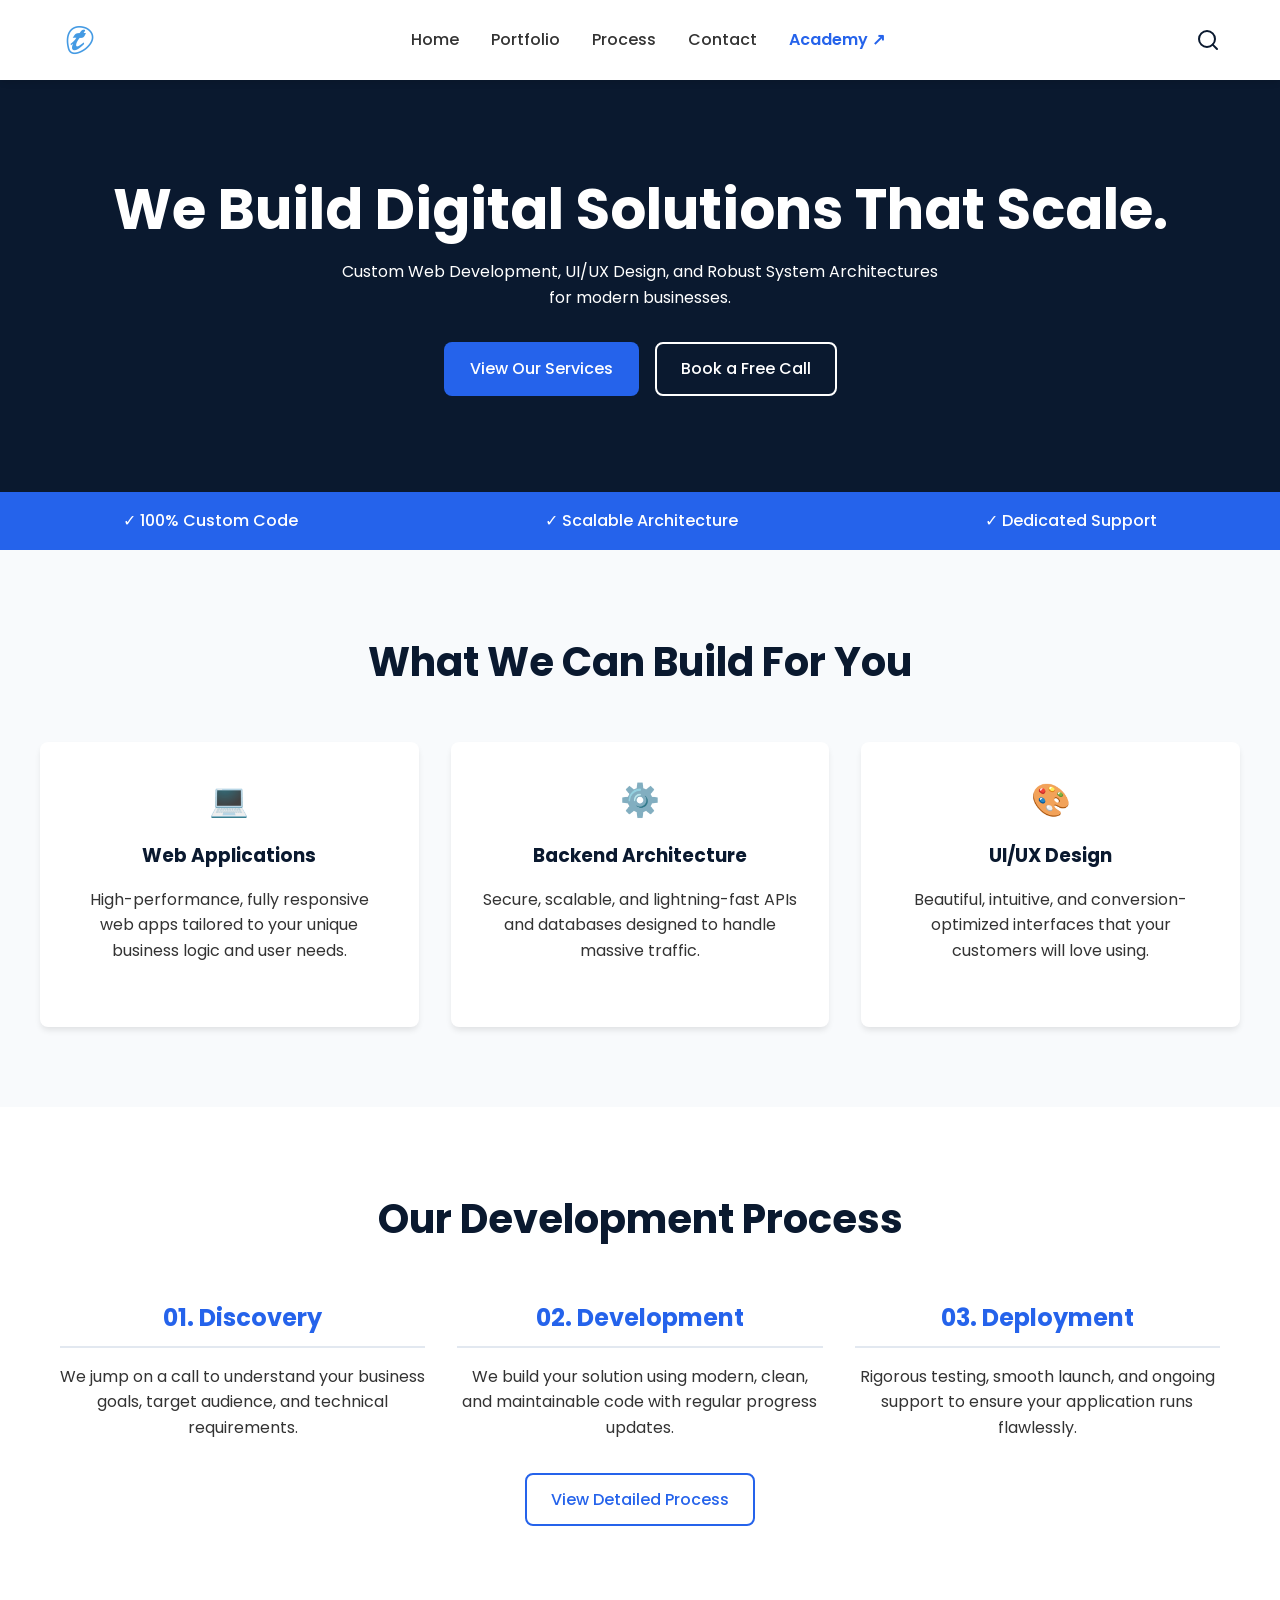
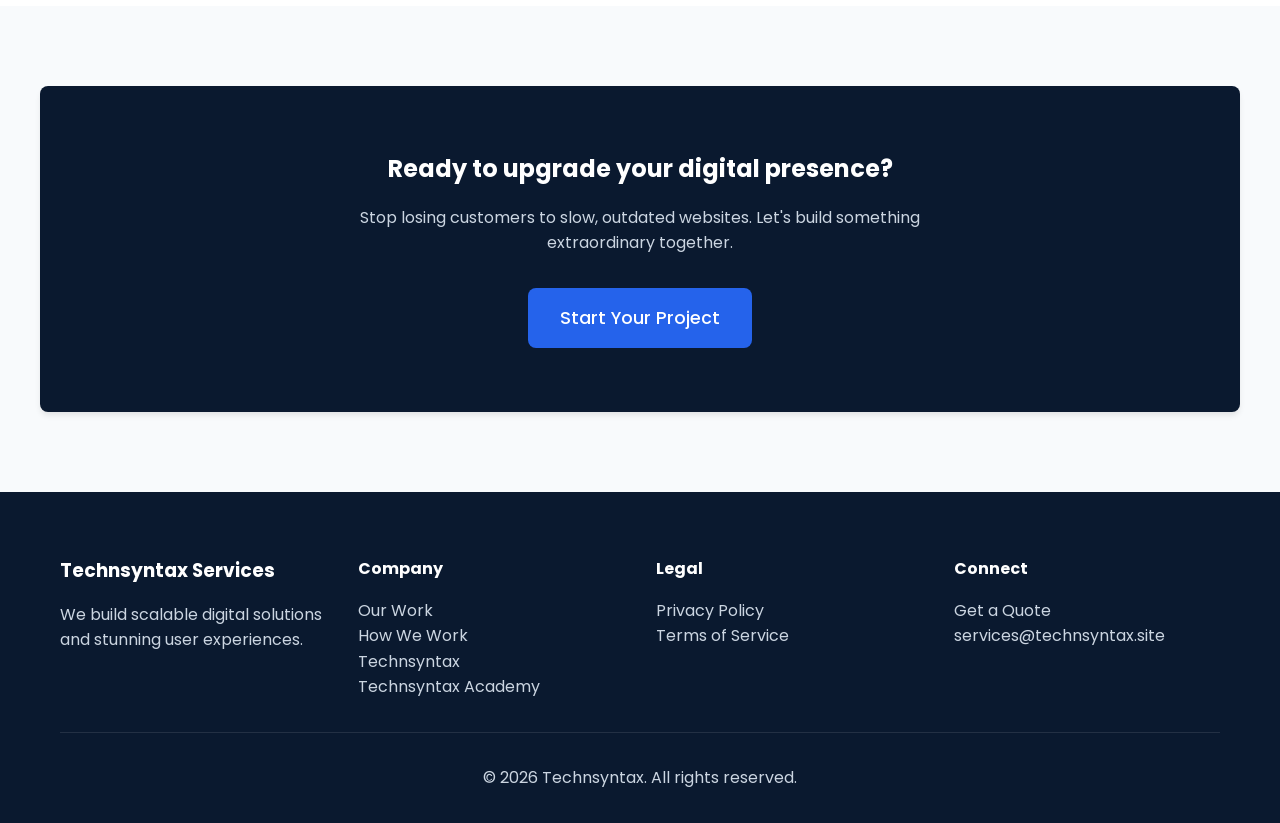
==== index.html @ 6e649cf4 "Add files via upload" ====
<!DOCTYPE html>
<html lang="en">
<head>
  <meta charset="UTF-8">
  <meta name="viewport" content="width=device-width, initial-scale=1.0">
  <title>Digital Services | Technsyntax</title>
  <link rel="icon" href="./assets/favicon.ico">
  <link rel="stylesheet" href="./css/utilities.css">
  <link rel="stylesheet" href="./css/style.css">
  <link rel="stylesheet" href="./css/responsive.css">
</head>
<body>
  <div id="header-placeholder"></div>

  <section class="hero">
    <div class="container hero-content text-center">
      <h1>We Build Digital Solutions That Scale.</h1>
      <p style="margin: 0 auto 2rem; max-width: 600px;">Custom Web Development, UI/UX Design, and Robust System Architectures for modern businesses.</p>
      <div style="display:flex; justify-content:center; gap:1rem;">
        <a href="#services" class="btn btn-primary">View Our Services</a>
        <a href="./pages/contact.html" class="btn btn-outline" style="border-color:white; color:white;">Book a Free Call</a>
      </div>
    </div>
  </section>

  <div class="trust-bar">
    <span>✓ 100% Custom Code</span>
    <span>✓ Scalable Architecture</span>
    <span>✓ Dedicated Support</span>
  </div>

  <section id="services" class="py-5 container">
    <h2 class="section-title">What We Can Build For You</h2>
    <div class="grid-3">
      <div class="card text-center">
        <div style="color: var(--accent); font-size: 2rem; margin-bottom: 1rem;">💻</div>
        <h3>Web Applications</h3>
        <p class="mb-4">High-performance, fully responsive web apps tailored to your unique business logic and user needs.</p>
      </div>
      <div class="card text-center">
        <div style="color: var(--accent); font-size: 2rem; margin-bottom: 1rem;">⚙️</div>
        <h3>Backend Architecture</h3>
        <p class="mb-4">Secure, scalable, and lightning-fast APIs and databases designed to handle massive traffic.</p>
      </div>
      <div class="card text-center">
        <div style="color: var(--accent); font-size: 2rem; margin-bottom: 1rem;">🎨</div>
        <h3>UI/UX Design</h3>
        <p class="mb-4">Beautiful, intuitive, and conversion-optimized interfaces that your customers will love using.</p>
      </div>
    </div>
  </section>

  <section class="py-5" style="background: var(--white);">
    <div class="container text-center">
      <h2 class="section-title">Our Development Process</h2>
      <div class="grid-3 text-left">
        <div>
          <h3 style="color: var(--accent); font-size: 1.5rem; border-bottom: 2px solid #e2e8f0; padding-bottom: 0.5rem;">01. Discovery</h3>
          <p style="margin-top: 1rem;">We jump on a call to understand your business goals, target audience, and technical requirements.</p>
        </div>
        <div>
          <h3 style="color: var(--accent); font-size: 1.5rem; border-bottom: 2px solid #e2e8f0; padding-bottom: 0.5rem;">02. Development</h3>
          <p style="margin-top: 1rem;">We build your solution using modern, clean, and maintainable code with regular progress updates.</p>
        </div>
        <div>
          <h3 style="color: var(--accent); font-size: 1.5rem; border-bottom: 2px solid #e2e8f0; padding-bottom: 0.5rem;">03. Deployment</h3>
          <p style="margin-top: 1rem;">Rigorous testing, smooth launch, and ongoing support to ensure your application runs flawlessly.</p>
        </div>
      </div>
      <a href="./pages/process.html" class="btn btn-outline mt-4">View Detailed Process</a>
    </div>
  </section>

  <section class="py-5 container text-center">
    <div class="card" style="background: var(--primary); color: var(--white); padding: 4rem 2rem;">
      <h2 style="color: var(--white); margin-bottom: 1rem;">Ready to upgrade your digital presence?</h2>
      <p style="color: #cbd5e1; margin-bottom: 2rem; max-width: 600px; margin-left: auto; margin-right: auto;">Stop losing customers to slow, outdated websites. Let's build something extraordinary together.</p>
      <a href="./pages/contact.html" class="btn btn-primary" style="font-size: 1.1rem; padding: 14px 30px;">Start Your Project</a>
    </div>
  </section>

  <div id="footer-placeholder"></div>
  <script src="./js/components.js"></script>
  <script src="./js/main.js"></script>
  <script src="./js/animations.js"></script>
</body>
</html>
---- css/utilities.css ----
@import url('https://fonts.googleapis.com/css2?family=Poppins:wght@300;400;500;600;700&display=swap');

:root {
  --primary: #0a192f;
  --accent: #2563eb;
  --accent-hover: #1d4ed8;
  --bg: #f8fafc;
  --text: #333333;
  --text-light: #64748b;
  --white: #ffffff;
  --shadow: 0 4px 6px -1px rgba(0,0,0,0.1);
  --shadow-lg: 0 10px 15px -3px rgba(0,0,0,0.1);
  --radius: 8px;
  --transition: all 0.3s ease;
}

* { margin: 0; padding: 0; box-sizing: border-box; }

body { 
  font-family: 'Poppins', sans-serif; 
  background: var(--bg); 
  color: var(--text); 
  line-height: 1.6; 
  overflow-x: hidden; 
  padding-top: 80px; /* Crucial for the fixed header */
}

.container { max-width: 1200px; margin: 0 auto; padding: 0 20px; }
.text-center { text-align: center; }
.py-5 { padding: 5rem 0; }
.mb-4 { margin-bottom: 2rem; }
.mt-4 { margin-top: 2rem; }

.btn { display: inline-block; padding: 12px 24px; border-radius: var(--radius); font-weight: 500; text-decoration: none; cursor: pointer; transition: var(--transition); border: 2px solid transparent; }
.btn-primary { background: var(--accent); color: var(--white); }
.btn-primary:hover { background: var(--accent-hover); transform: translateY(-2px); }
.btn-outline { border-color: var(--accent); color: var(--accent); background: transparent; }
.btn-outline:hover { background: var(--accent); color: var(--white); }
---- css/style.css ----
/* Header & Nav */
header { background: var(--white); box-shadow: var(--shadow); position: fixed; top: 0; left: 0; width: 100%; z-index: 1000; }
.nav-container { display: flex; justify-content: space-between; align-items: center; height: 80px; }
.logo img { height: 40px; width: auto; display: block; }
.nav-list { display: flex; list-style: none; gap: 2rem; }
.nav-list a { text-decoration: none; color: var(--text); font-weight: 500; transition: var(--transition); }
.nav-list a:hover { color: var(--accent); }
.hamburger { display: none; background: none; border: none; cursor: pointer; }
.hamburger span { display: block; width: 25px; height: 3px; background: var(--primary); margin: 5px 0; transition: var(--transition); }

/* Search Elements */
.header-actions { display: flex; align-items: center; gap: 1rem; }
.icon-btn { background: none; border: none; cursor: pointer; color: var(--primary); display: flex; transition: var(--transition); }
.icon-btn:hover { color: var(--accent); }
.search-overlay { position: absolute; top: 0; left: 0; width: 100%; background: var(--white); box-shadow: var(--shadow-lg); padding: 1.5rem 0; transform: translateY(-100%); opacity: 0; visibility: hidden; transition: all 0.3s ease; z-index: 1001; }
.search-overlay.active { transform: translateY(0); opacity: 1; visibility: visible; }
.search-header-box { display: flex; align-items: center; border-bottom: 2px solid var(--accent); padding-bottom: 0.5rem; gap: 1rem; max-width: 800px; margin: 0 auto; }
#search-input { flex-grow: 1; border: none; font-size: 1.2rem; outline: none; background: transparent; }
.search-results { list-style: none; max-width: 800px; margin: 1rem auto 0; max-height: 60vh; overflow-y: auto; }
.search-results a { display: flex; flex-direction: column; padding: 1rem; text-decoration: none; color: var(--text); border-bottom: 1px solid #e2e8f0; transition: var(--transition); }
.search-results a:hover { background: var(--bg); transform: translateX(5px); }

/* Layouts */
.grid-3 { display: grid; grid-template-columns: repeat(3, 1fr); gap: 2rem; }
.card { background: var(--white); padding: 2rem; border-radius: var(--radius); box-shadow: var(--shadow); transition: var(--transition); }
.card:hover { box-shadow: var(--shadow-lg); transform: translateY(-5px); }
.card h3 { color: var(--primary); margin-bottom: 1rem; }
.section-title { text-align: center; font-size: 2.5rem; color: var(--primary); margin-bottom: 3rem; }

/* Page Headers & Hero */
.hero, .page-header { background: var(--primary); color: var(--white); padding: 6rem 0; text-align: center; }
.hero h1, .page-header h1 { font-size: 3.5rem; margin-bottom: 1rem; line-height: 1.2; }
.trust-bar { background: var(--accent); color: var(--white); padding: 1rem 0; font-weight: 500; display: flex; justify-content: space-around; flex-wrap: wrap; }

/* Footer */
footer { background: var(--primary); color: var(--white); padding: 4rem 0 2rem; }
.footer-grid { display: grid; grid-template-columns: repeat(4, 1fr); gap: 2rem; margin-bottom: 2rem; }
.footer-links { list-style: none; }
.footer-links a { color: #cbd5e1; text-decoration: none; transition: var(--transition); }
.footer-links a:hover { color: var(--white); }
.footer-bottom { text-align: center; padding-top: 2rem; border-top: 1px solid rgba(255,255,255,0.1); color: #cbd5e1; }
---- css/responsive.css ----
@media (max-width: 768px) {
  .nav-container { position: relative; justify-content: space-between; }
  .hamburger { display: block; }
  .logo { position: absolute; left: 50%; transform: translateX(-50%); } /* Centered logo on mobile */
  
  .nav-list { position: fixed; top: 80px; left: -100%; width: 100%; height: calc(100vh - 80px); background: var(--white); flex-direction: column; justify-content: center; align-items: center; transition: var(--transition); z-index: 999; }
  .nav-list.active { left: 0; }
  
  .grid-3 { grid-template-columns: 1fr; }
  .footer-grid { grid-template-columns: 1fr 1fr; }
  .hero h1, .page-header h1 { font-size: 2.5rem; }
}

@media (max-width: 480px) {
  .footer-grid { grid-template-columns: 1fr; }
}
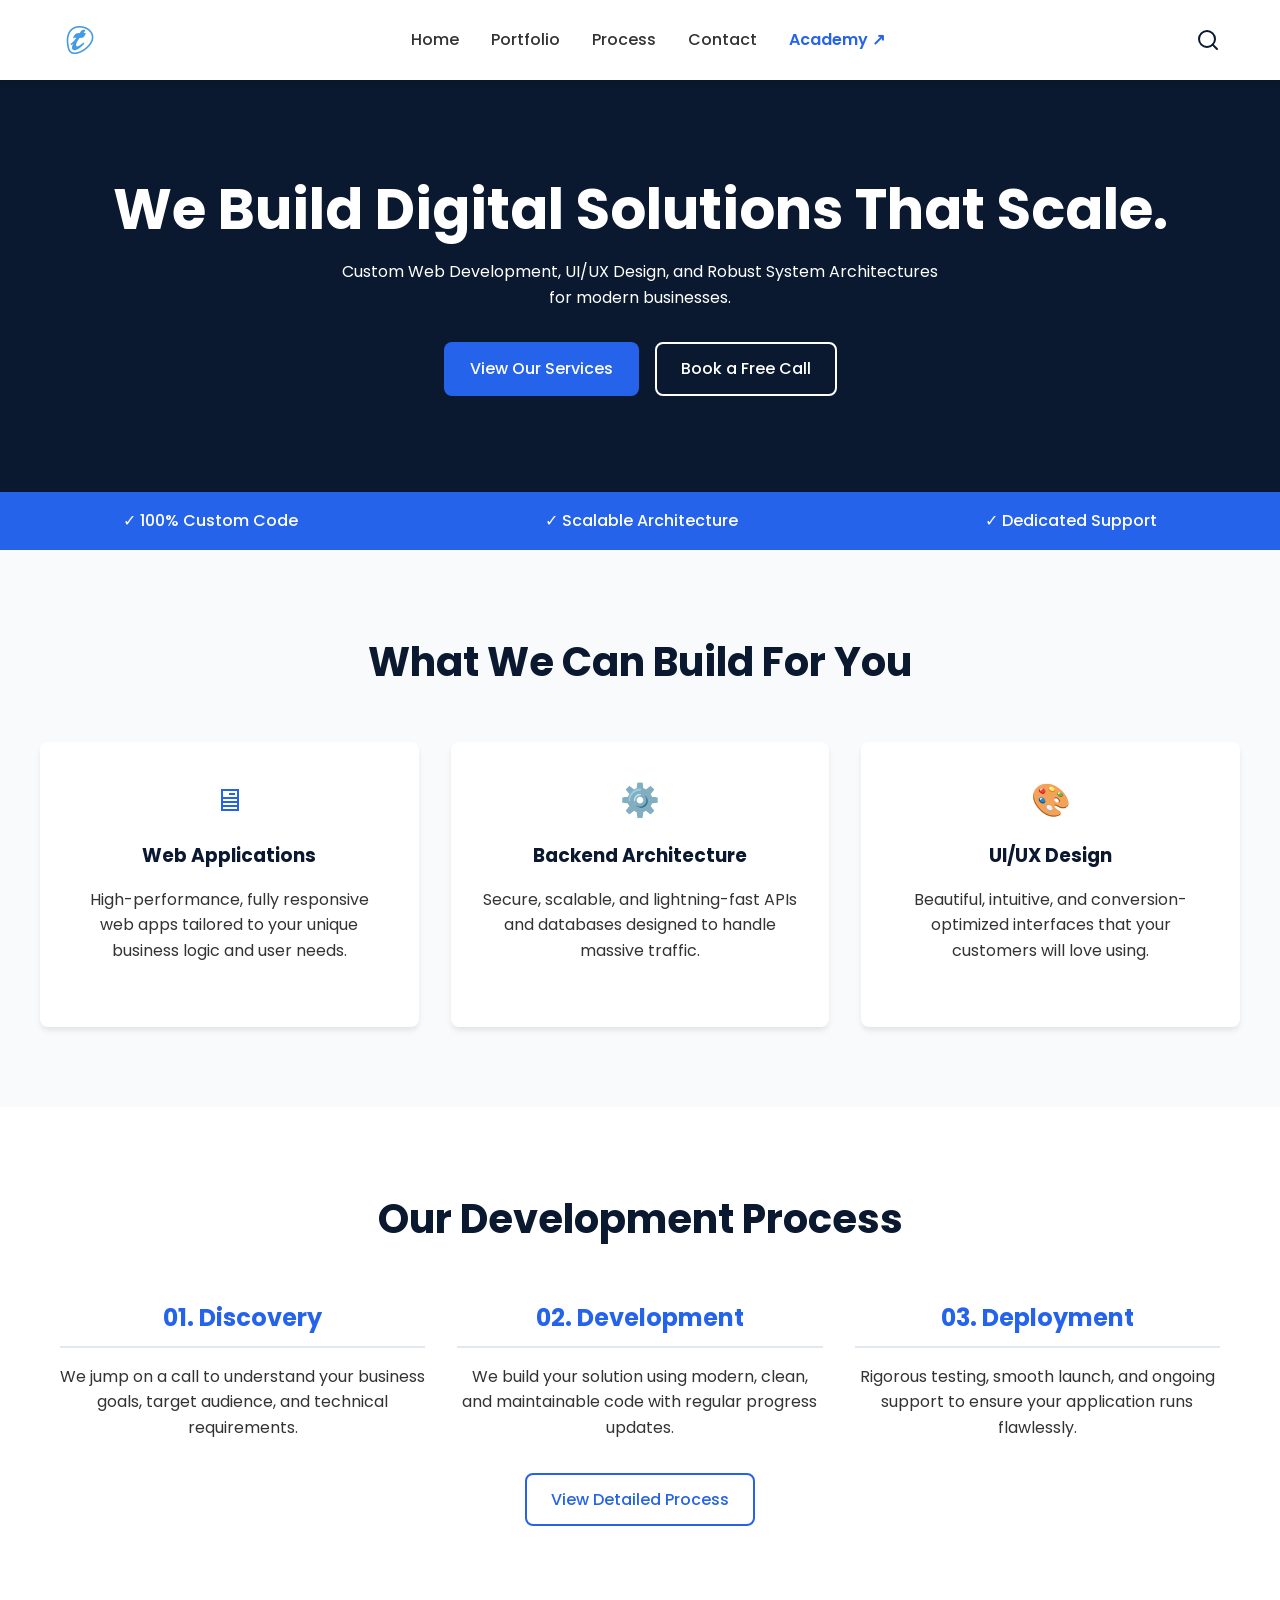
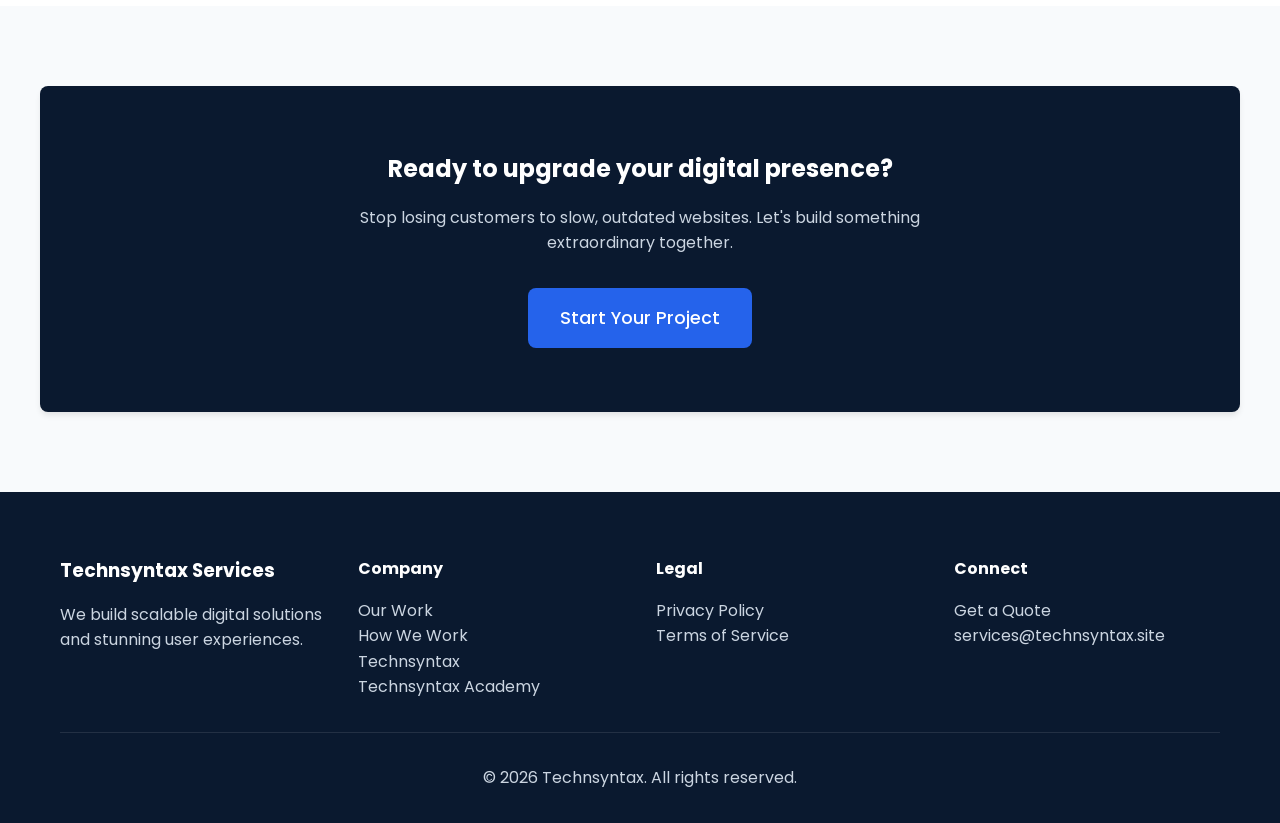
==== commit 249c4856: "Add files via upload" ====
--- a/index.html
+++ b/index.html
@@ -24,26 +24,26 @@
   </section>
 
   <div class="trust-bar">
-    <span>✓ 100% Custom Code</span>
-    <span>✓ Scalable Architecture</span>
-    <span>✓ Dedicated Support</span>
+    <span>&#10003; 100% Custom Code</span>
+    <span>&#10003; Scalable Architecture</span>
+    <span>&#10003; Dedicated Support</span>
   </div>
 
   <section id="services" class="py-5 container">
     <h2 class="section-title">What We Can Build For You</h2>
     <div class="grid-3">
       <div class="card text-center">
-        <div style="color: var(--accent); font-size: 2rem; margin-bottom: 1rem;">💻</div>
+        <div style="color: var(--accent); font-size: 2rem; margin-bottom: 1rem;">&#128421;</div>
         <h3>Web Applications</h3>
         <p class="mb-4">High-performance, fully responsive web apps tailored to your unique business logic and user needs.</p>
       </div>
       <div class="card text-center">
-        <div style="color: var(--accent); font-size: 2rem; margin-bottom: 1rem;">⚙️</div>
+        <div style="color: var(--accent); font-size: 2rem; margin-bottom: 1rem;">&#9881;&#65039;</div>
         <h3>Backend Architecture</h3>
         <p class="mb-4">Secure, scalable, and lightning-fast APIs and databases designed to handle massive traffic.</p>
       </div>
       <div class="card text-center">
-        <div style="color: var(--accent); font-size: 2rem; margin-bottom: 1rem;">🎨</div>
+        <div style="color: var(--accent); font-size: 2rem; margin-bottom: 1rem;">&#127912;</div>
         <h3>UI/UX Design</h3>
         <p class="mb-4">Beautiful, intuitive, and conversion-optimized interfaces that your customers will love using.</p>
       </div>
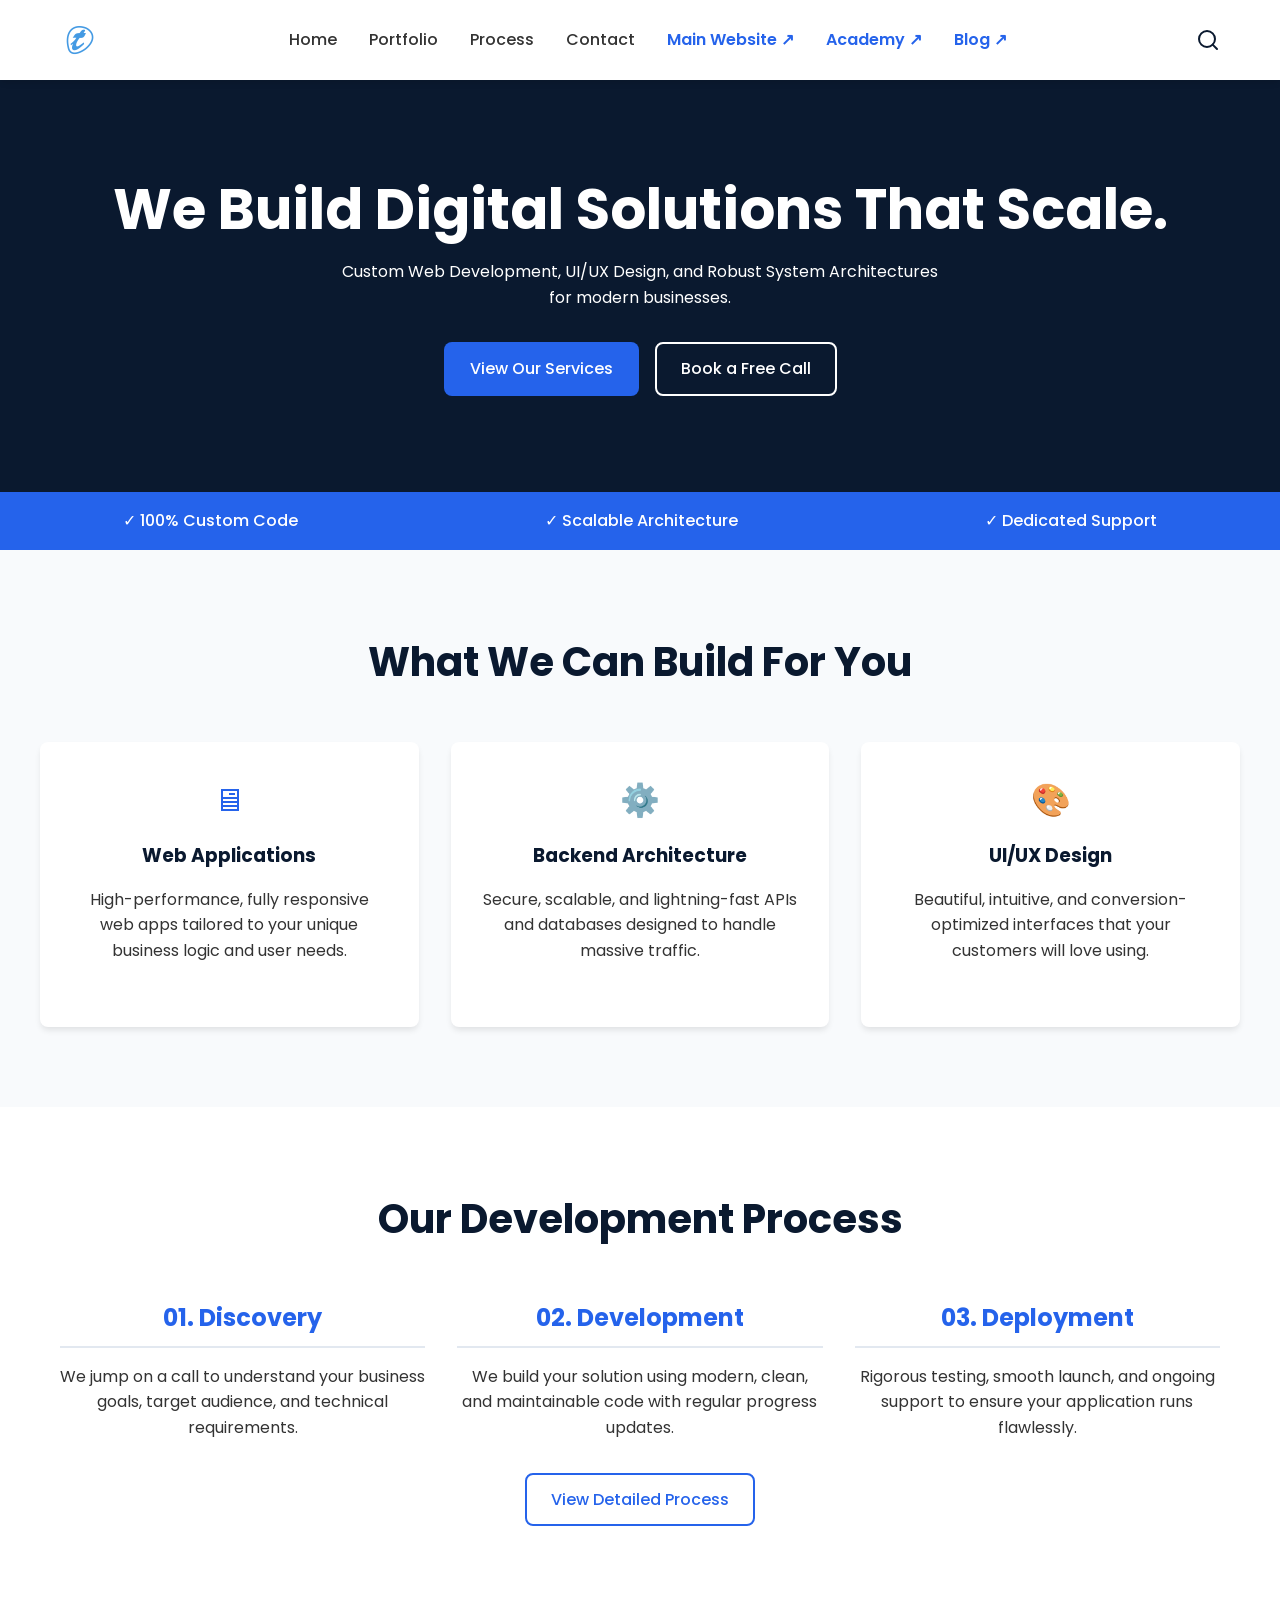
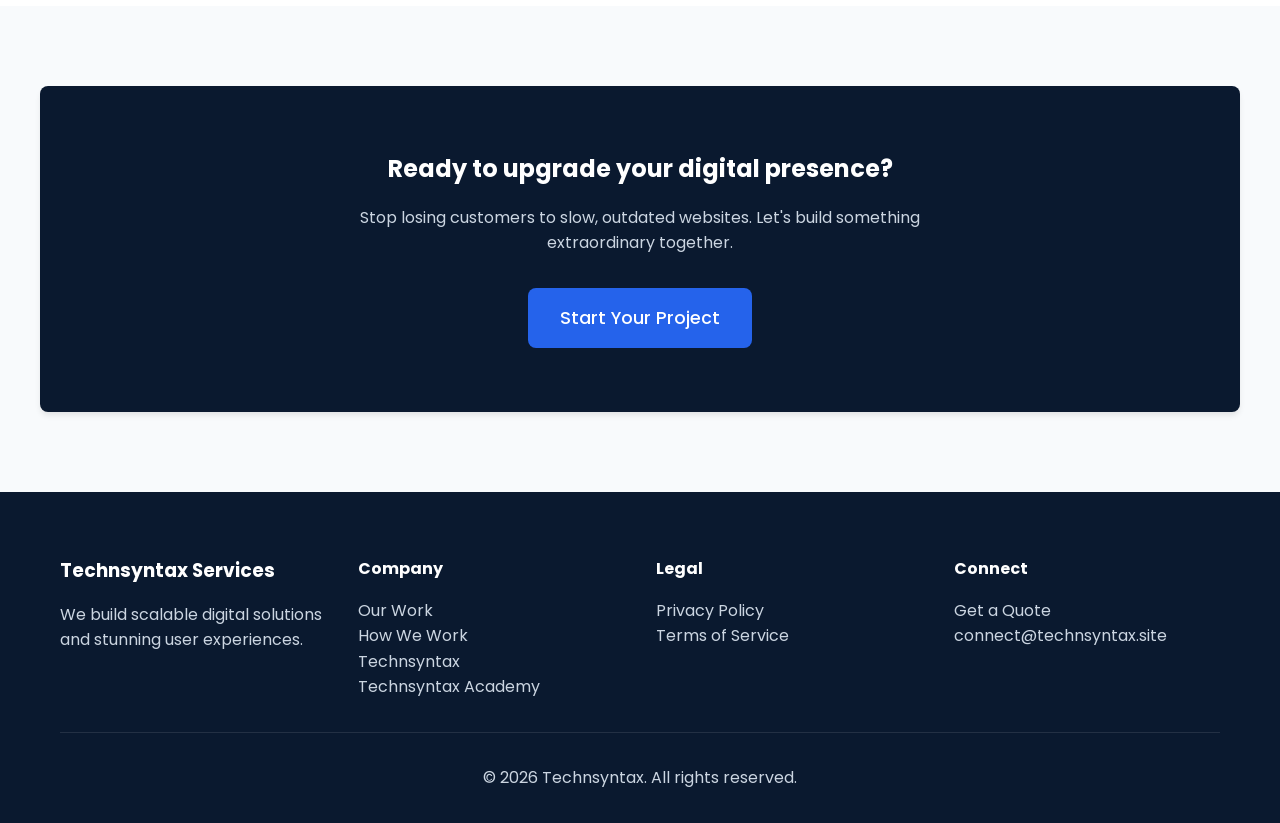
==== commit e5c63be7: "Add files via upload" ====
--- a/index.html
+++ b/index.html
@@ -8,6 +8,38 @@
   <link rel="stylesheet" href="./css/utilities.css">
   <link rel="stylesheet" href="./css/style.css">
   <link rel="stylesheet" href="./css/responsive.css">
+  
+  <meta name="title" content="Digital Services | Technsyntax - Custom Web & Software Solutions">
+<meta name="description" content="Technsyntax builds scalable digital solutions, including custom web development, backend architecture, and UI/UX design for modern businesses.">
+<meta name="keywords" content="custom web development, scalable architecture, UI/UX design, software agency, backend development, digital solutions">
+<meta name="robots" content="index, follow">
+<link rel="canonical" href="https://services.technsyntax.site/">
+
+<meta property="og:type" content="website">
+<meta property="og:url" content="https://services.technsyntax.site/">
+<meta property="og:title" content="Digital Services | Technsyntax - Scalable Web Solutions">
+<meta property="og:description" content="High-performance web apps, secure APIs, and intuitive UI/UX design. We build the digital foundation your business needs to scale.">
+<meta property="og:image" content="https://technsyntax.site/assets/images/og-main.jpg">
+
+<meta name="twitter:card" content="summary_large_image">
+<meta name="twitter:url" content="https://services.technsyntax.site/">
+<meta name="twitter:title" content="Digital Services | Technsyntax - Scalable Web Solutions">
+<meta name="twitter:description" content="High-performance web apps, secure APIs, and intuitive UI/UX design. We build the digital foundation your business needs to scale.">
+<meta name="twitter:image" content="https://technsyntax.site/assets/images/og-main.jpg">
+
+<script type="application/ld+json">
+{
+  "@context": "https://schema.org",
+  "@type": "ProfessionalService",
+  "name": "Technsyntax Services",
+  "url": "https://services.technsyntax.site/",
+  "logo": "https://technsyntax.site/assets/logo.png",
+  "description": "Custom Web Development, UI/UX Design, and Robust System Architectures for modern businesses.",
+  "slogan": "We Build Digital Solutions That Scale.",
+  "knowsAbout": ["Web Applications", "Backend Architecture", "UI/UX Design"]
+}
+</script>
+
 </head>
 <body>
   <div id="header-placeholder"></div>
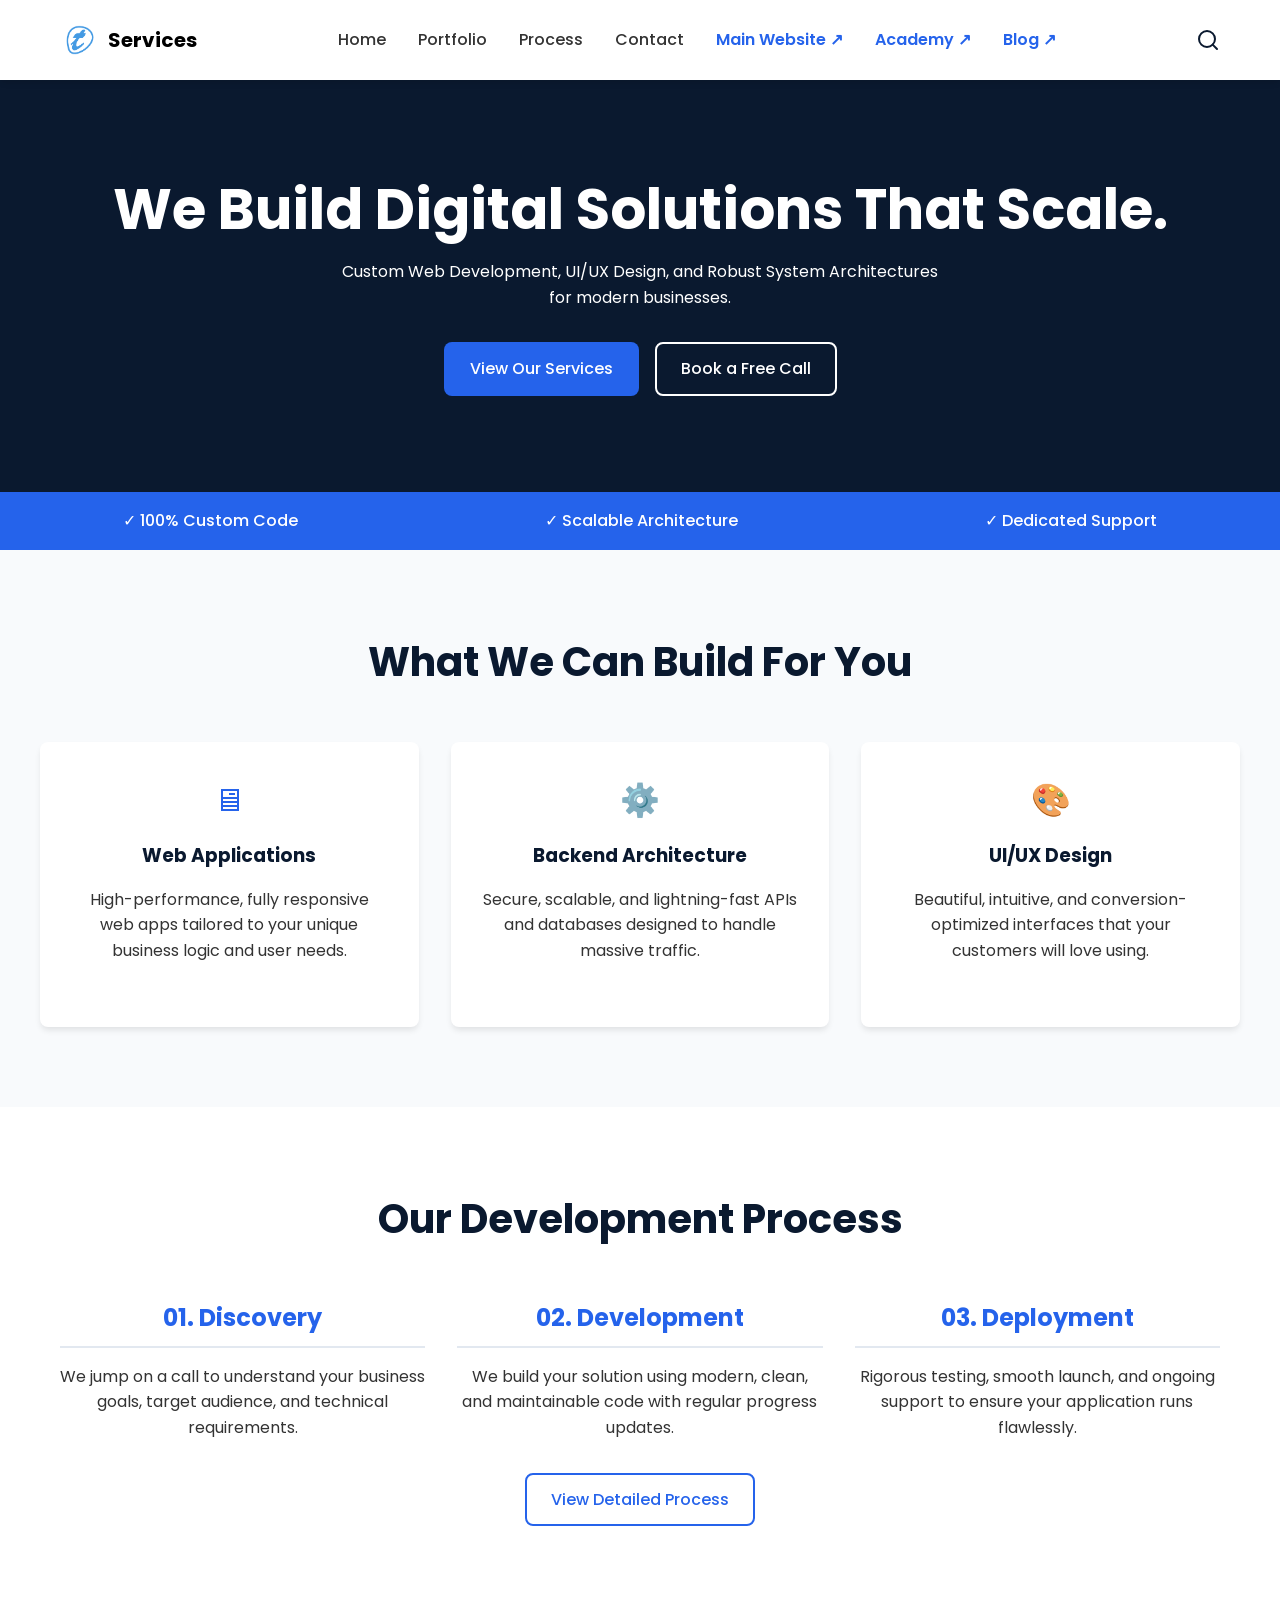
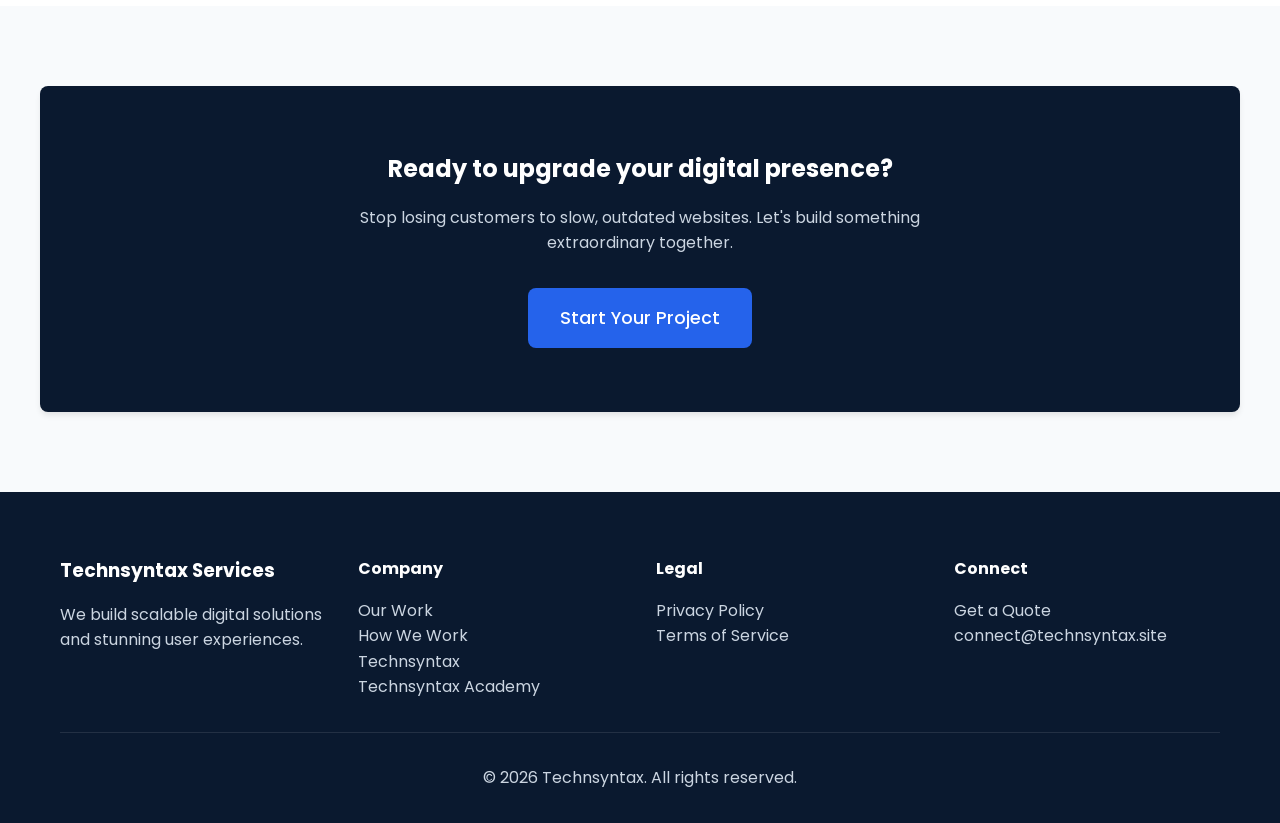
==== commit 7ee32e2d: "Update index.html" ====
--- a/index.html
+++ b/index.html
@@ -19,13 +19,13 @@
 <meta property="og:url" content="https://services.technsyntax.site/">
 <meta property="og:title" content="Digital Services | Technsyntax - Scalable Web Solutions">
 <meta property="og:description" content="High-performance web apps, secure APIs, and intuitive UI/UX design. We build the digital foundation your business needs to scale.">
-<meta property="og:image" content="https://technsyntax.site/assets/images/og-main.jpg">
+<meta property="og:image" content="https://services.technsyntax.site/assets/images/logo.png">
 
 <meta name="twitter:card" content="summary_large_image">
 <meta name="twitter:url" content="https://services.technsyntax.site/">
 <meta name="twitter:title" content="Digital Services | Technsyntax - Scalable Web Solutions">
 <meta name="twitter:description" content="High-performance web apps, secure APIs, and intuitive UI/UX design. We build the digital foundation your business needs to scale.">
-<meta name="twitter:image" content="https://technsyntax.site/assets/images/og-main.jpg">
+<meta name="twitter:image" content="https://services.technsyntax.site/assets/images/logo.png">
 
 <script type="application/ld+json">
 {
--- a/css/style.css
+++ b/css/style.css
@@ -7,7 +7,15 @@
 .nav-list a:hover { color: var(--accent); }
 .hamburger { display: none; background: none; border: none; cursor: pointer; }
 .hamburger span { display: block; width: 25px; height: 3px; background: var(--primary); margin: 5px 0; transition: var(--transition); }
-
+.logo {
+  display: flex;
+  align-items: center;
+  gap: 0.5rem; /* space between image & text */
+  text-decoration: none;
+  font-size:20px;
+  font-weight:bold;
+  color:black;
+}
 /* Search Elements */
 .header-actions { display: flex; align-items: center; gap: 1rem; }
 .icon-btn { background: none; border: none; cursor: pointer; color: var(--primary); display: flex; transition: var(--transition); }
